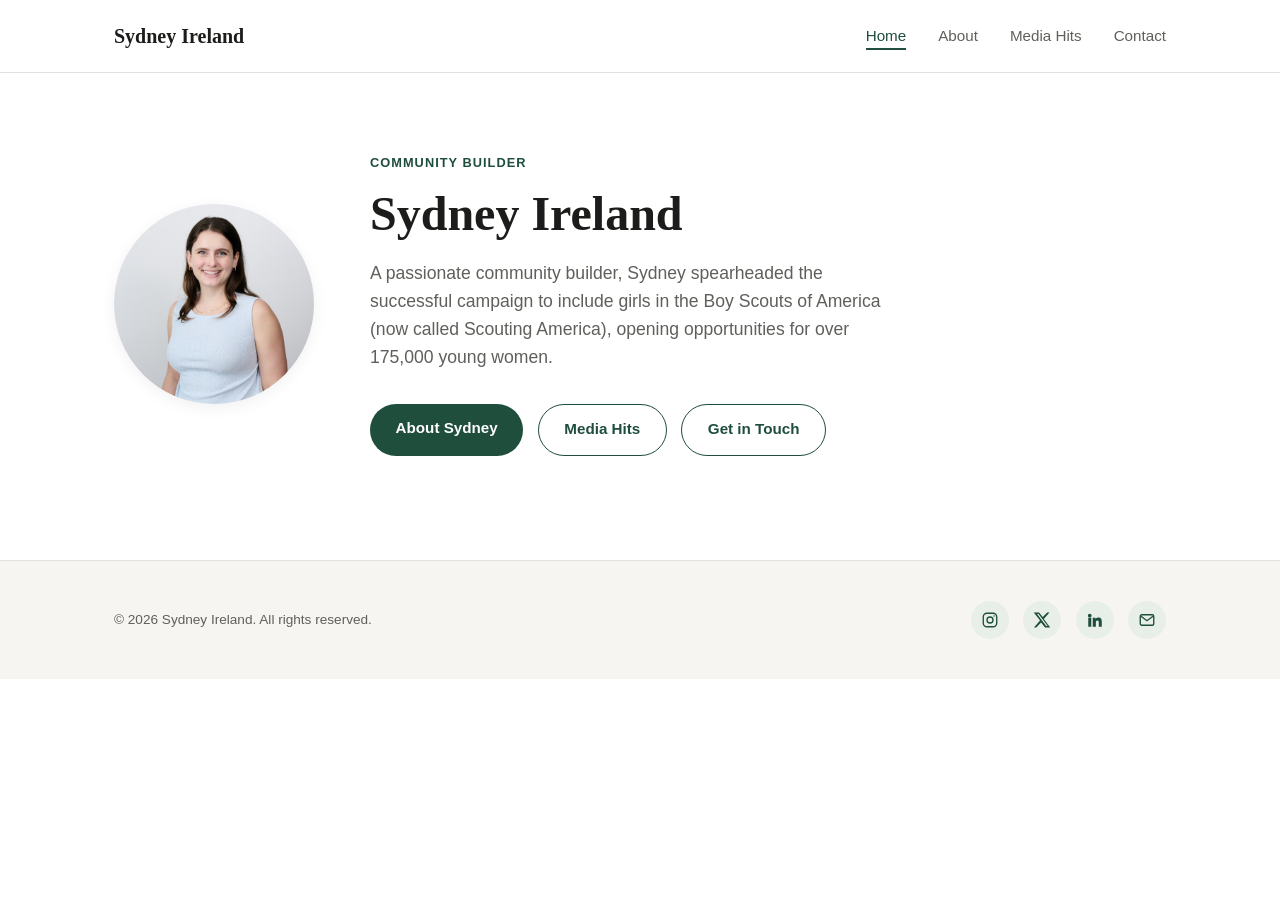
==== index.html @ 196ba007 "Initial commit: personal site with Home, About, Media Hits, Contact Co-Authored-By: Claude Sonnet 5 " ====
<!DOCTYPE html>
<html lang="en">
<head>
  <meta charset="UTF-8" />
  <meta name="viewport" content="width=device-width, initial-scale=1.0" />
  <title>Sydney Ireland</title>
  <meta name="description" content="Sydney Ireland — community builder and advocate for opening Scouting America to girls." />
  <link rel="stylesheet" href="assets/css/style.css" />
</head>
<body>
  <a class="skip-link" href="#main">Skip to content</a>

  <header class="site-header">
    <div class="container">
      <a class="site-logo" href="index.html">Sydney Ireland</a>
      <button class="nav-toggle" aria-label="Toggle navigation" aria-expanded="false">
        <svg viewBox="0 0 24 24" fill="none" stroke="currentColor" stroke-width="2" stroke-linecap="round">
          <line x1="3" y1="6" x2="21" y2="6"/><line x1="3" y1="12" x2="21" y2="12"/><line x1="3" y1="18" x2="21" y2="18"/>
        </svg>
      </button>
      <nav class="main-nav" aria-label="Primary">
        <ul>
          <li><a href="index.html" aria-current="page">Home</a></li>
          <li><a href="about.html">About</a></li>
          <li><a href="media.html">Media Hits</a></li>
          <li><a href="contact.html">Contact</a></li>
        </ul>
      </nav>
    </div>
  </header>

  <main id="main">
    <section class="hero">
      <div class="container">
        <div class="hero-headshot">
          <img src="assets/img/headshot.jpg" alt="Sydney Ireland" />
        </div>
        <div class="hero-text">
          <span class="hero-eyebrow">Community Builder</span>
          <h1>Sydney Ireland</h1>
          <p>
            A passionate community builder, Sydney spearheaded the successful campaign to
            include girls in the Boy Scouts of America (now called Scouting America),
            opening opportunities for over 175,000 young women.
          </p>
          <div class="btn-row">
            <a class="btn btn-primary" href="about.html">About Sydney</a>
            <a class="btn btn-secondary" href="media.html">Media Hits</a>
            <a class="btn btn-secondary" href="contact.html">Get in Touch</a>
          </div>
        </div>
      </div>
    </section>
  </main>

  <footer class="site-footer">
    <div class="container">
      <p class="footer-meta">&copy; 2026 Sydney Ireland. All rights reserved.</p>
      <ul class="social-list">
        <li>
          <a href="https://www.instagram.com/sydneyireland/" target="_blank" rel="noopener noreferrer" aria-label="Instagram">
            <svg viewBox="0 0 24 24" fill="none" stroke="currentColor" stroke-width="1.8"><rect x="3" y="3" width="18" height="18" rx="5"/><circle cx="12" cy="12" r="4"/><circle cx="17.5" cy="6.5" r="1" fill="currentColor" stroke="none"/></svg>
          </a>
        </li>
        <li>
          <a href="https://x.com/sydneybireland" target="_blank" rel="noopener noreferrer" aria-label="X (Twitter)">
            <svg viewBox="0 0 24 24" fill="currentColor"><path d="M18.9 2H22l-7.6 8.7L23 22h-6.9l-5.4-6.7L4.4 22H1.3l8.1-9.3L1 2h7.1l4.9 6.1L18.9 2zm-1.2 18h1.9L7.4 4H5.4l12.3 16z"/></svg>
          </a>
        </li>
        <li>
          <a href="https://www.linkedin.com/in/sydneybireland/" target="_blank" rel="noopener noreferrer" aria-label="LinkedIn">
            <svg viewBox="0 0 24 24" fill="currentColor"><path d="M4.98 3.5a2.5 2.5 0 1 1 0 5 2.5 2.5 0 0 1 0-5zM3 9h4v12H3zM9 9h3.6v1.7h.05c.5-.9 1.8-1.9 3.7-1.9 4 0 4.7 2.5 4.7 5.8V21h-4v-5.4c0-1.3 0-2.9-1.8-2.9-1.8 0-2.1 1.4-2.1 2.8V21H9z"/></svg>
          </a>
        </li>
        <li>
          <a href="mailto:sydneyirelandnyc@gmail.com" aria-label="Email">
            <svg viewBox="0 0 24 24" fill="none" stroke="currentColor" stroke-width="1.8"><rect x="3" y="5" width="18" height="14" rx="2"/><path d="m4 7 8 6 8-6"/></svg>
          </a>
        </li>
      </ul>
    </div>
  </footer>

  <script src="assets/js/media-data.js"></script>
  <script src="assets/js/main.js"></script>
</body>
</html>
---- assets/css/style.css ----
/* ---------- Reset & base ---------- */
*,
*::before,
*::after {
  box-sizing: border-box;
}

html,
body,
h1,
h2,
h3,
p,
figure,
ul,
form {
  margin: 0;
}

ul {
  padding: 0;
  list-style: none;
}

img,
svg {
  display: block;
  max-width: 100%;
}

a {
  color: inherit;
}

/* ---------- Design tokens ---------- */
:root {
  --font-heading: Georgia, "Iowan Old Style", "Palatino Linotype", serif;
  --font-body: -apple-system, BlinkMacSystemFont, "Segoe UI", Roboto, Helvetica, Arial, sans-serif;

  --color-bg: #ffffff;
  --color-bg-alt: #f6f5f1;
  --color-text: #1c1c1a;
  --color-text-muted: #5f5f5b;
  --color-accent: #1f4e3d;
  --color-accent-dark: #163a2d;
  --color-accent-light: #e8efe9;
  --color-border: #e3e1db;

  --max-width: 1100px;
  --radius: 10px;
  --shadow: 0 4px 16px rgba(0, 0, 0, 0.06);
}

body {
  font-family: var(--font-body);
  color: var(--color-text);
  background: var(--color-bg);
  line-height: 1.6;
  -webkit-font-smoothing: antialiased;
}

h1,
h2,
h3 {
  font-family: var(--font-heading);
  line-height: 1.2;
  color: var(--color-text);
}

h1 {
  font-size: clamp(2.1rem, 4vw, 3rem);
}

h2 {
  font-size: clamp(1.5rem, 3vw, 2rem);
  margin-bottom: 1rem;
}

p {
  color: var(--color-text-muted);
}

.skip-link {
  position: absolute;
  left: -999px;
  top: auto;
  background: var(--color-accent);
  color: #fff;
  padding: 0.75rem 1.25rem;
  z-index: 1000;
  border-radius: 0 0 var(--radius) 0;
}

.skip-link:focus {
  left: 0;
  top: 0;
}

:focus-visible {
  outline: 2px solid var(--color-accent);
  outline-offset: 2px;
}

.container {
  max-width: var(--max-width);
  margin: 0 auto;
  padding: 0 1.5rem;
}

/* ---------- Header / nav ---------- */
.site-header {
  position: sticky;
  top: 0;
  z-index: 100;
  background: rgba(255, 255, 255, 0.92);
  backdrop-filter: saturate(180%) blur(10px);
  border-bottom: 1px solid var(--color-border);
}

.site-header .container {
  display: flex;
  align-items: center;
  justify-content: space-between;
  height: 72px;
}

.site-logo {
  font-family: var(--font-heading);
  font-size: 1.25rem;
  font-weight: 700;
  text-decoration: none;
  color: var(--color-text);
}

.nav-toggle {
  display: none;
  background: none;
  border: none;
  cursor: pointer;
  padding: 0.5rem;
  color: var(--color-text);
}

.nav-toggle svg {
  width: 26px;
  height: 26px;
}

.main-nav ul {
  display: flex;
  gap: 2rem;
}

.main-nav a {
  text-decoration: none;
  font-size: 0.95rem;
  font-weight: 500;
  color: var(--color-text-muted);
  padding: 0.25rem 0;
  border-bottom: 2px solid transparent;
  transition: color 0.15s ease, border-color 0.15s ease;
}

.main-nav a:hover,
.main-nav a:focus-visible {
  color: var(--color-accent);
}

.main-nav a[aria-current="page"] {
  color: var(--color-accent);
  border-bottom-color: var(--color-accent);
}

@media (max-width: 720px) {
  .nav-toggle {
    display: inline-flex;
  }

  .main-nav {
    position: absolute;
    top: 72px;
    left: 0;
    right: 0;
    background: var(--color-bg);
    border-bottom: 1px solid var(--color-border);
    max-height: 0;
    overflow: hidden;
    transition: max-height 0.25s ease;
  }

  .main-nav.is-open {
    max-height: 320px;
  }

  .main-nav ul {
    flex-direction: column;
    gap: 0;
    padding: 0.5rem 1.5rem 1.5rem;
  }

  .main-nav li {
    border-top: 1px solid var(--color-border);
  }

  .main-nav a {
    display: block;
    padding: 0.9rem 0;
  }
}

/* ---------- Buttons ---------- */
.btn {
  display: inline-block;
  font-weight: 600;
  font-size: 0.95rem;
  text-decoration: none;
  padding: 0.8rem 1.6rem;
  border-radius: 999px;
  transition: transform 0.15s ease, background 0.15s ease, color 0.15s ease;
}

.btn-primary {
  background: var(--color-accent);
  color: #fff;
}

.btn-primary:hover {
  background: var(--color-accent-dark);
}

.btn-secondary {
  background: transparent;
  color: var(--color-accent);
  border: 1.5px solid var(--color-accent);
}

.btn-secondary:hover {
  background: var(--color-accent-light);
}

.btn-row {
  display: flex;
  flex-wrap: wrap;
  gap: 0.9rem;
  margin-top: 2rem;
}

/* ---------- Hero (Home) ---------- */
.hero {
  padding: 5rem 0 4.5rem;
}

.hero .container {
  display: flex;
  align-items: center;
  gap: 3.5rem;
}

.hero-headshot {
  flex: 0 0 auto;
  width: 200px;
  height: 200px;
  border-radius: 50%;
  overflow: hidden;
  box-shadow: var(--shadow);
}

.hero-headshot img {
  width: 100%;
  height: 100%;
  object-fit: cover;
}

.hero-text {
  flex: 1 1 auto;
  min-width: 260px;
}

.hero-eyebrow {
  text-transform: uppercase;
  letter-spacing: 0.08em;
  font-size: 0.8rem;
  font-weight: 700;
  color: var(--color-accent);
  margin-bottom: 0.75rem;
  display: block;
}

.hero-text p {
  font-size: 1.1rem;
  max-width: 55ch;
  margin-top: 1rem;
}

@media (max-width: 640px) {
  .hero .container {
    flex-direction: column;
    text-align: center;
    gap: 2rem;
  }

  .hero-text p {
    margin-left: auto;
    margin-right: auto;
  }

  .btn-row {
    justify-content: center;
  }
}

/* ---------- Generic page section ---------- */
.page-section {
  padding: 4rem 0;
}

.page-section.alt {
  background: var(--color-bg-alt);
}

.section-intro {
  max-width: 65ch;
  margin-bottom: 2.5rem;
}

.prose p + p {
  margin-top: 1.1rem;
}

.prose {
  max-width: 68ch;
}

/* ---------- Media Hits ---------- */
.media-grid {
  display: grid;
  grid-template-columns: repeat(auto-fill, minmax(340px, 1fr));
  gap: 1.75rem;
}

.media-card {
  background: var(--color-bg);
  border: 1px solid var(--color-border);
  border-radius: var(--radius);
  padding: 1.75rem;
  display: flex;
  flex-direction: column;
  gap: 0.6rem;
  transition: box-shadow 0.15s ease, transform 0.15s ease;
}

.media-card:hover {
  box-shadow: var(--shadow);
  transform: translateY(-2px);
}

.media-embed {
  position: relative;
  width: 100%;
  aspect-ratio: 16 / 9;
  border-radius: 8px;
  overflow: hidden;
  background: #000;
  margin-bottom: 0.4rem;
}

.media-embed iframe {
  position: absolute;
  inset: 0;
  width: 100%;
  height: 100%;
  border: 0;
}

.media-embed.is-audio {
  aspect-ratio: auto;
  height: 152px;
  background: transparent;
}

.media-card .media-pub {
  font-size: 0.8rem;
  font-weight: 700;
  text-transform: uppercase;
  letter-spacing: 0.05em;
  color: var(--color-accent);
}

.media-card h3 {
  font-size: 1.15rem;
}

.media-card .media-date {
  font-size: 0.85rem;
  color: var(--color-text-muted);
}

.media-card .media-excerpt {
  font-size: 0.95rem;
  color: var(--color-text-muted);
  flex: 1 1 auto;
}

.media-card .media-link {
  font-weight: 600;
  font-size: 0.9rem;
  color: var(--color-accent);
  text-decoration: none;
  margin-top: 0.5rem;
}

.media-card .media-link:hover {
  text-decoration: underline;
}

.media-empty {
  border: 1px dashed var(--color-border);
  border-radius: var(--radius);
  padding: 3rem 2rem;
  text-align: center;
  color: var(--color-text-muted);
}

/* ---------- Contact ---------- */
.contact-direct {
  background: var(--color-bg-alt);
  border-radius: var(--radius);
  padding: 2.5rem;
  max-width: 420px;
  margin: 0 auto;
}

.contact-direct h3 {
  font-size: 1.05rem;
  margin-bottom: 0.75rem;
}

.contact-email {
  display: inline-flex;
  align-items: center;
  gap: 0.5rem;
  font-weight: 600;
  color: var(--color-accent);
  text-decoration: none;
  word-break: break-all;
}

.contact-email:hover {
  text-decoration: underline;
}

.contact-direct .social-list {
  margin-top: 1.5rem;
}

/* ---------- Social icons ---------- */
.social-list {
  display: flex;
  gap: 0.9rem;
}

.social-list a {
  display: inline-flex;
  align-items: center;
  justify-content: center;
  width: 38px;
  height: 38px;
  border-radius: 50%;
  background: var(--color-accent-light);
  color: var(--color-accent);
  transition: background 0.15s ease, color 0.15s ease;
}

.social-list a:hover {
  background: var(--color-accent);
  color: #fff;
}

.social-list svg {
  width: 18px;
  height: 18px;
}

/* ---------- Footer ---------- */
.site-footer {
  border-top: 1px solid var(--color-border);
  background: var(--color-bg-alt);
  padding: 2.5rem 0;
  margin-top: 2rem;
}

.site-footer .container {
  display: flex;
  flex-wrap: wrap;
  align-items: center;
  justify-content: space-between;
  gap: 1.5rem;
}

.footer-meta {
  font-size: 0.85rem;
  color: var(--color-text-muted);
}

.footer-meta a {
  color: var(--color-text-muted);
  text-decoration: underline;
}
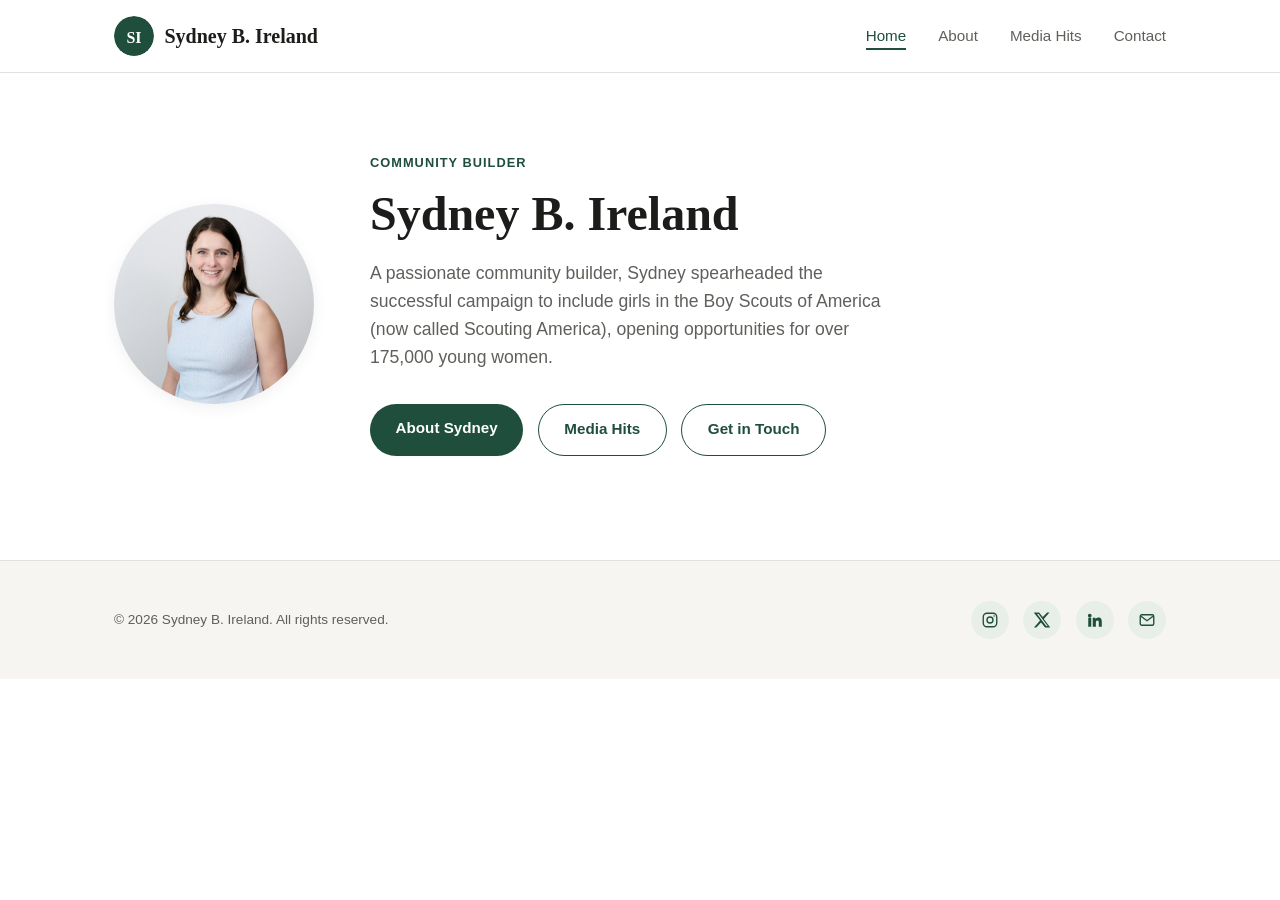
==== commit 098625c7: "Add SI monogram logo and update name to Sydney B. Ireland Adds a circular "SI" badge to the header l" ====
--- a/index.html
+++ b/index.html
@@ -3,8 +3,8 @@
 <head>
   <meta charset="UTF-8" />
   <meta name="viewport" content="width=device-width, initial-scale=1.0" />
-  <title>Sydney Ireland</title>
-  <meta name="description" content="Sydney Ireland — community builder and advocate for opening Scouting America to girls." />
+  <title>Sydney B. Ireland</title>
+  <meta name="description" content="Sydney B. Ireland — community builder and advocate for opening Scouting America to girls." />
   <link rel="stylesheet" href="assets/css/style.css" />
 </head>
 <body>
@@ -12,7 +12,13 @@
 
   <header class="site-header">
     <div class="container">
-      <a class="site-logo" href="index.html">Sydney Ireland</a>
+      <a class="site-logo" href="index.html">
+        <svg class="logo-mark" viewBox="0 0 40 40" aria-hidden="true">
+          <circle cx="20" cy="20" r="20"/>
+          <text x="20" y="27" text-anchor="middle" font-size="16" font-weight="700">SI</text>
+        </svg>
+        <span class="site-logo-text">Sydney B. Ireland</span>
+      </a>
       <button class="nav-toggle" aria-label="Toggle navigation" aria-expanded="false">
         <svg viewBox="0 0 24 24" fill="none" stroke="currentColor" stroke-width="2" stroke-linecap="round">
           <line x1="3" y1="6" x2="21" y2="6"/><line x1="3" y1="12" x2="21" y2="12"/><line x1="3" y1="18" x2="21" y2="18"/>
@@ -33,11 +39,11 @@
     <section class="hero">
       <div class="container">
         <div class="hero-headshot">
-          <img src="assets/img/headshot.jpg" alt="Sydney Ireland" />
+          <img src="assets/img/headshot.jpg" alt="Sydney B. Ireland" />
         </div>
         <div class="hero-text">
           <span class="hero-eyebrow">Community Builder</span>
-          <h1>Sydney Ireland</h1>
+          <h1>Sydney B. Ireland</h1>
           <p>
             A passionate community builder, Sydney spearheaded the successful campaign to
             include girls in the Boy Scouts of America (now called Scouting America),
@@ -55,7 +61,7 @@
 
   <footer class="site-footer">
     <div class="container">
-      <p class="footer-meta">&copy; 2026 Sydney Ireland. All rights reserved.</p>
+      <p class="footer-meta">&copy; 2026 Sydney B. Ireland. All rights reserved.</p>
       <ul class="social-list">
         <li>
           <a href="https://www.instagram.com/sydneyireland/" target="_blank" rel="noopener noreferrer" aria-label="Instagram">
--- a/assets/css/style.css
+++ b/assets/css/style.css
@@ -125,11 +125,36 @@
 }
 
 .site-logo {
+  display: flex;
+  align-items: center;
+  gap: 0.65rem;
   font-family: var(--font-heading);
   font-size: 1.25rem;
   font-weight: 700;
   text-decoration: none;
   color: var(--color-text);
+}
+
+.logo-mark {
+  flex: 0 0 auto;
+  width: 40px;
+  height: 40px;
+  border-radius: 50%;
+}
+
+.logo-mark circle {
+  fill: var(--color-accent);
+}
+
+.logo-mark text {
+  fill: #fff;
+  font-family: var(--font-heading);
+}
+
+@media (max-width: 400px) {
+  .site-logo-text {
+    display: none;
+  }
 }
 
 .nav-toggle {
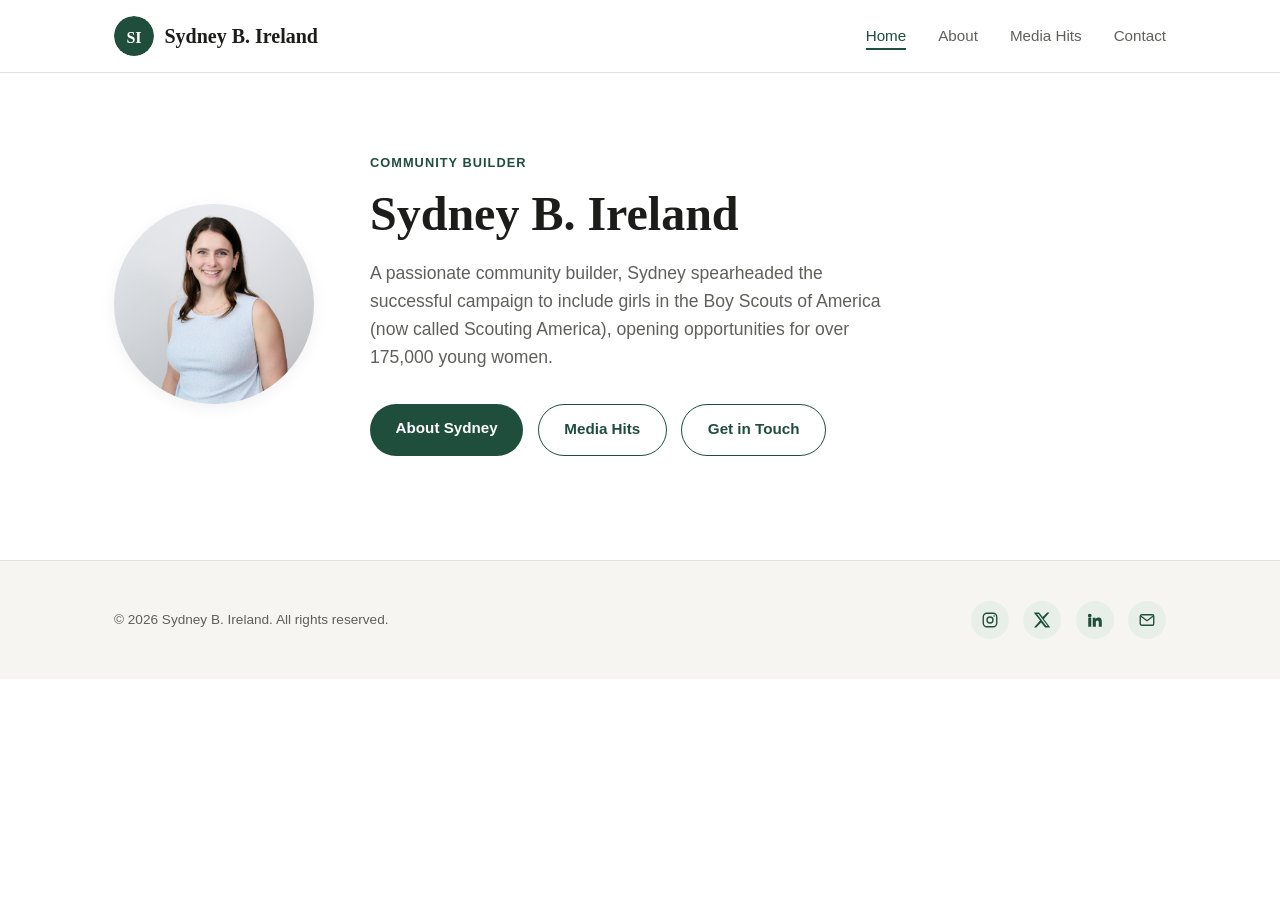
==== commit cef53662: "Add favicon and Open Graph/Twitter social preview tags Adds an SI monogram favicon and per-page soci" ====
--- a/index.html
+++ b/index.html
@@ -5,7 +5,18 @@
   <meta name="viewport" content="width=device-width, initial-scale=1.0" />
   <title>Sydney B. Ireland</title>
   <meta name="description" content="Sydney B. Ireland — community builder and advocate for opening Scouting America to girls." />
+  <link rel="icon" type="image/svg+xml" href="assets/img/favicon.svg" />
   <link rel="stylesheet" href="assets/css/style.css" />
+
+  <meta property="og:type" content="website" />
+  <meta property="og:title" content="Sydney B. Ireland" />
+  <meta property="og:description" content="Sydney B. Ireland — community builder and advocate for opening Scouting America to girls." />
+  <meta property="og:url" content="https://sydneyirelandnyc.github.io/sydneyireland.com/" />
+  <meta property="og:image" content="https://sydneyirelandnyc.github.io/sydneyireland.com/assets/img/headshot.jpg" />
+  <meta name="twitter:card" content="summary_large_image" />
+  <meta name="twitter:title" content="Sydney B. Ireland" />
+  <meta name="twitter:description" content="Sydney B. Ireland — community builder and advocate for opening Scouting America to girls." />
+  <meta name="twitter:image" content="https://sydneyirelandnyc.github.io/sydneyireland.com/assets/img/headshot.jpg" />
 </head>
 <body>
   <a class="skip-link" href="#main">Skip to content</a>
